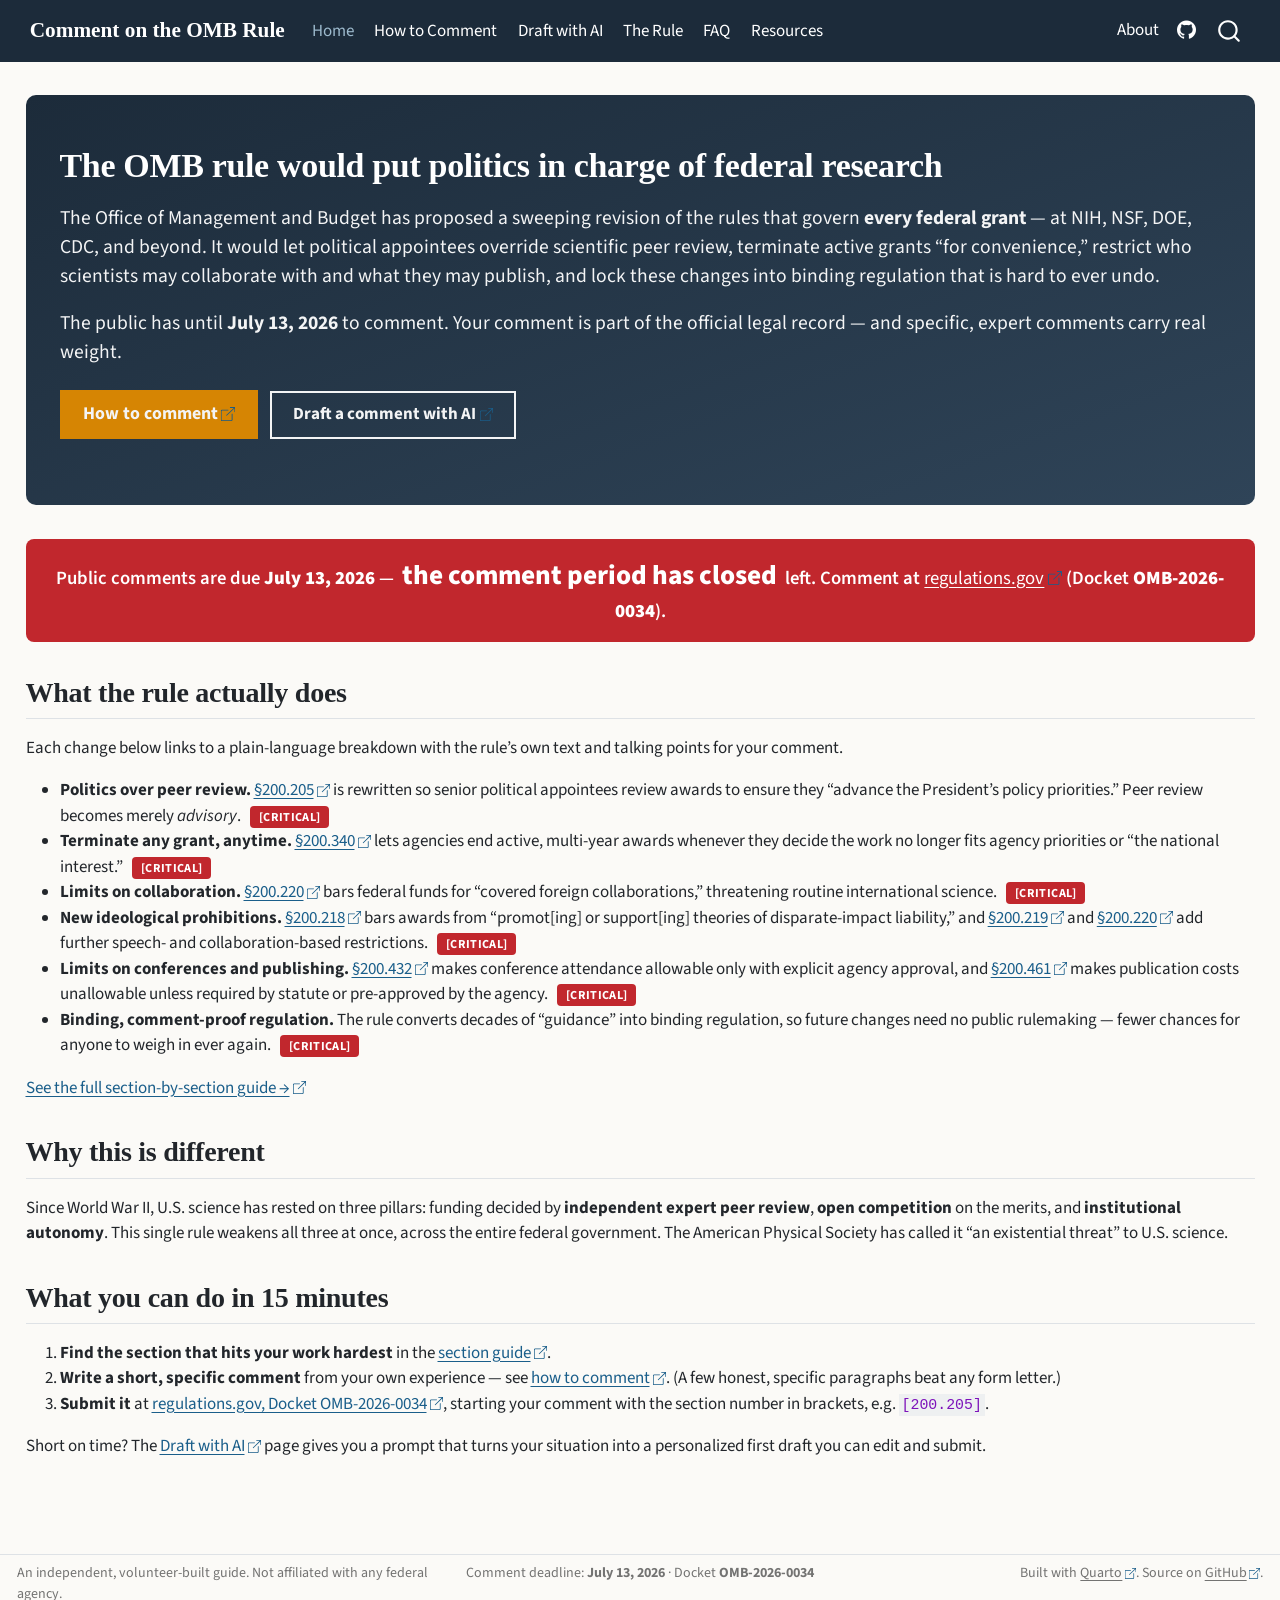
==== index.html @ feff0e46 "init site" ====
<!DOCTYPE html>
<html xmlns="http://www.w3.org/1999/xhtml" lang="en" xml:lang="en"><head>

<meta charset="utf-8">
<meta name="generator" content="quarto-1.9.38">

<meta name="viewport" content="width=device-width, initial-scale=1.0, user-scalable=yes">

<meta name="description" content="The proposed OMB Regulation for Federal Financial Assistance would put political appointees over peer review and let agencies cancel active grants. Here’s what it changes and how to comment before July 13, 2026.">

<title>Comment on the OMB Rule</title>
<style>
/* Default styles provided by pandoc.
** See https://pandoc.org/MANUAL.html#variables-for-html for config info.
*/
code{white-space: pre-wrap;}
span.smallcaps{font-variant: small-caps;}
div.columns{display: flex; gap: min(4vw, 1.5em);}
div.column{flex: auto; overflow-x: auto;}
div.hanging-indent{margin-left: 1.5em; text-indent: -1.5em;}
ul.task-list{list-style: none;}
ul.task-list li input[type="checkbox"] {
  width: 0.8em;
  margin: 0 0.8em 0.2em -1em; /* quarto-specific, see https://github.com/quarto-dev/quarto-cli/issues/4556 */ 
  vertical-align: middle;
}
</style>


<script src="site_libs/quarto-nav/quarto-nav.js"></script>
<script src="site_libs/clipboard/clipboard.min.js"></script>
<script src="site_libs/quarto-search/autocomplete.umd.js"></script>
<script src="site_libs/quarto-search/fuse.min.js"></script>
<script src="site_libs/quarto-search/quarto-search.js"></script>
<meta name="quarto:offset" content="./">
<script src="site_libs/quarto-html/quarto.js" type="module"></script>
<script src="site_libs/quarto-html/tabsets/tabsets.js" type="module"></script>
<script src="site_libs/quarto-html/popper.min.js"></script>
<script src="site_libs/quarto-html/tippy.umd.min.js"></script>
<script src="site_libs/quarto-html/anchor.min.js"></script>
<link href="site_libs/quarto-html/tippy.css" rel="stylesheet">
<link href="site_libs/quarto-html/quarto-syntax-highlighting-15634bcf2e68342d4ad2dfa704d543f6.css" rel="stylesheet" id="quarto-text-highlighting-styles">
<script src="site_libs/bootstrap/bootstrap.min.js"></script>
<link href="site_libs/bootstrap/bootstrap-icons.css" rel="stylesheet">
<link href="site_libs/bootstrap/bootstrap-7d897bfd3618415c3339f5ce593b96db.min.css" rel="stylesheet" append-hash="true" id="quarto-bootstrap" data-mode="light">
<script id="quarto-search-options" type="application/json">{
  "location": "navbar",
  "copy-button": false,
  "collapse-after": 3,
  "panel-placement": "end",
  "type": "overlay",
  "limit": 50,
  "keyboard-shortcut": [
    "f",
    "/",
    "s"
  ],
  "language": {
    "search-no-results-text": "No results",
    "search-matching-documents-text": "matching documents",
    "search-copy-link-title": "Copy link to search",
    "search-hide-matches-text": "Hide additional matches",
    "search-more-match-text": "more match in this document",
    "search-more-matches-text": "more matches in this document",
    "search-clear-button-title": "Clear",
    "search-text-placeholder": "",
    "search-detached-cancel-button-title": "Cancel",
    "search-submit-button-title": "Submit",
    "search-label": "Search"
  }
}</script>
<meta name="robots" content="index, follow">


<meta property="og:title" content="Comment on the OMB Rule">
<meta property="og:description" content="The proposed OMB Regulation for Federal Financial Assistance would put political appointees over peer review and let agencies cancel active grants. Here’s what it changes and how to comment before July 13, 2026.">
<meta property="og:site_name" content="Comment on the OMB Rule">
<meta name="twitter:title" content="Comment on the OMB Rule">
<meta name="twitter:description" content="The proposed OMB Regulation for Federal Financial Assistance would put political appointees over peer review and let agencies cancel active grants. Here’s what it changes and how to comment before July 13, 2026.">
<meta name="twitter:card" content="summary">
</head>

<body class="nav-fixed quarto-light">

<div id="quarto-search-results"></div>
  <header id="quarto-header" class="headroom fixed-top">
    <nav class="navbar navbar-expand-lg " data-bs-theme="dark">
      <div class="navbar-container container-fluid">
      <div class="navbar-brand-container mx-auto">
    <a class="navbar-brand" href="./index.html">
    <span class="navbar-title">Comment on the OMB Rule</span>
    </a>
  </div>
            <div id="quarto-search" class="" title="Search"></div>
          <button class="navbar-toggler" type="button" data-bs-toggle="collapse" data-bs-target="#navbarCollapse" aria-controls="navbarCollapse" role="menu" aria-expanded="false" aria-label="Toggle navigation" onclick="if (window.quartoToggleHeadroom) { window.quartoToggleHeadroom(); }">
  <span class="navbar-toggler-icon"></span>
</button>
          <div class="collapse navbar-collapse" id="navbarCollapse">
            <ul class="navbar-nav navbar-nav-scroll me-auto">
  <li class="nav-item">
    <a class="nav-link active" href="./index.html" aria-current="page"> 
<span class="menu-text">Home</span></a>
  </li>  
  <li class="nav-item">
    <a class="nav-link" href="./how-to-comment.html"> 
<span class="menu-text">How to Comment</span></a>
  </li>  
  <li class="nav-item">
    <a class="nav-link" href="./draft-with-ai.html"> 
<span class="menu-text">Draft with AI</span></a>
  </li>  
  <li class="nav-item">
    <a class="nav-link" href="./sections/index.html"> 
<span class="menu-text">The Rule</span></a>
  </li>  
  <li class="nav-item">
    <a class="nav-link" href="./faq.html"> 
<span class="menu-text">FAQ</span></a>
  </li>  
  <li class="nav-item">
    <a class="nav-link" href="./resources.html"> 
<span class="menu-text">Resources</span></a>
  </li>  
</ul>
            <ul class="navbar-nav navbar-nav-scroll ms-auto">
  <li class="nav-item">
    <a class="nav-link" href="./about.html"> 
<span class="menu-text">About</span></a>
  </li>  
  <li class="nav-item compact">
    <a class="nav-link" href="https://github.com/"> <i class="bi bi-github" role="img" aria-label="GitHub">
</i> 
<span class="menu-text"></span></a>
  </li>  
</ul>
          </div> <!-- /navcollapse -->
            <div class="quarto-navbar-tools">
</div>
      </div> <!-- /container-fluid -->
    </nav>
</header>
<!-- content -->
<div id="quarto-content" class="quarto-container page-columns page-rows-contents page-layout-full page-navbar">
<!-- sidebar -->
<!-- margin-sidebar -->
    
<!-- main -->
<main class="content column-page" id="quarto-document-content">

<header id="title-block-header" class="quarto-title-block default">
<div class="quarto-title">
<h1 class="title">Comment on the OMB Rule</h1>
</div>

<div>
  <div class="description">
    The proposed OMB Regulation for Federal Financial Assistance would put political appointees over peer review and let agencies cancel active grants. Here’s what it changes and how to comment before July 13, 2026.
  </div>
</div>


<div class="quarto-title-meta column-page">

    
  
    
  </div>
  


</header>


<style>#title-block-header { display: none; }</style>
<section id="the-omb-rule-would-put-politics-in-charge-of-federal-research" class="level1 hero">
<h1>The OMB rule would put politics in charge of federal research</h1>
<p>The Office of Management and Budget has proposed a sweeping revision of the rules that govern <strong>every federal grant</strong> — at NIH, NSF, DOE, CDC, and beyond. It would let political appointees override scientific peer review, terminate active grants “for convenience,” restrict who scientists may collaborate with and what they may publish, and lock these changes into binding regulation that is hard to ever undo.</p>
<p>The public has until <strong>July 13, 2026</strong> to comment. Your comment is part of the official legal record — and specific, expert comments carry real weight.</p>
<p><a href="./how-to-comment.html" class="btn btn-cta">How to comment</a> <a href="./draft-with-ai.html" class="btn btn-cta-outline">Draft a comment with AI</a></p>
</section>
<div class="deadline-box">
  Public comments are due <strong>July 13, 2026</strong> —
  <span class="dday" id="omb-dday">…</span> left.
  Comment at <a href="https://www.regulations.gov/docket/OMB-2026-0034" target="_blank" rel="noopener">regulations.gov</a>
  (Docket <strong>OMB-2026-0034</strong>).
</div>
<script>
  (function () {
    var deadline = new Date("2026-07-13T23:59:59-04:00");
    var el = document.getElementById("omb-dday");
    if (!el) return;
    var now = new Date();
    var days = Math.ceil((deadline - now) / (1000 * 60 * 60 * 24));
    if (days > 1)       el.textContent = days + " days";
    else if (days === 1) el.textContent = "1 day";
    else if (days === 0) el.textContent = "today is the last day";
    else { el.textContent = "the comment period has closed"; }
  })();
</script>
<section id="what-the-rule-actually-does" class="level2">
<h2 class="anchored" data-anchor-id="what-the-rule-actually-does">What the rule actually does</h2>
<p>Each change below links to a plain-language breakdown with the rule’s own text and talking points for your comment.</p>
<ul>
<li><strong>Politics over peer review.</strong> <a href="./sections/index.html#s200-205">§200.205</a> is rewritten so senior political appointees review awards to ensure they “advance the President’s policy priorities.” Peer review becomes merely <em>advisory</em>. <span class="tier tier-critical">[critical]</span></li>
<li><strong>Terminate any grant, anytime.</strong> <a href="./sections/index.html#s200-340">§200.340</a> lets agencies end active, multi-year awards whenever they decide the work no longer fits agency priorities or “the national interest.” <span class="tier tier-critical">[critical]</span></li>
<li><strong>Limits on collaboration.</strong> <a href="./sections/index.html#s200-220">§200.220</a> bars federal funds for “covered foreign collaborations,” threatening routine international science. <span class="tier tier-critical">[critical]</span></li>
<li><strong>New ideological prohibitions.</strong> <a href="./sections/index.html#s200-218">§200.218</a> bars awards from “promot[ing] or support[ing] theories of disparate-impact liability,” and <a href="./sections/index.html#s200-219">§200.219</a> and <a href="./sections/index.html#s200-220">§200.220</a> add further speech- and collaboration-based restrictions. <span class="tier tier-critical">[critical]</span></li>
<li><strong>Limits on conferences and publishing.</strong> <a href="./sections/index.html#s200-432">§200.432</a> makes conference attendance allowable only with explicit agency approval, and <a href="./sections/index.html#s200-461">§200.461</a> makes publication costs unallowable unless required by statute or pre-approved by the agency. <span class="tier tier-critical">[critical]</span></li>
<li><strong>Binding, comment-proof regulation.</strong> The rule converts decades of “guidance” into binding regulation, so future changes need no public rulemaking — fewer chances for anyone to weigh in ever again. <span class="tier tier-critical">[critical]</span></li>
</ul>
<p><a href="./sections/index.html">See the full section-by-section guide →</a></p>
</section>
<section id="why-this-is-different" class="level2">
<h2 class="anchored" data-anchor-id="why-this-is-different">Why this is different</h2>
<p>Since World War II, U.S. science has rested on three pillars: funding decided by <strong>independent expert peer review</strong>, <strong>open competition</strong> on the merits, and <strong>institutional autonomy</strong>. This single rule weakens all three at once, across the entire federal government. The American Physical Society has called it “an existential threat” to U.S. science.</p>
</section>
<section id="what-you-can-do-in-15-minutes" class="level2">
<h2 class="anchored" data-anchor-id="what-you-can-do-in-15-minutes">What you can do in 15 minutes</h2>
<ol type="1">
<li><strong>Find the section that hits your work hardest</strong> in the <a href="./sections/index.html">section guide</a>.</li>
<li><strong>Write a short, specific comment</strong> from your own experience — see <a href="./how-to-comment.html">how to comment</a>. (A few honest, specific paragraphs beat any form letter.)</li>
<li><strong>Submit it</strong> at <a href="https://www.regulations.gov/docket/OMB-2026-0034">regulations.gov, Docket OMB-2026-0034</a>, starting your comment with the section number in brackets, e.g.&nbsp;<code>[200.205]</code>.</li>
</ol>
<p>Short on time? The <a href="./draft-with-ai.html">Draft with AI</a> page gives you a prompt that turns your situation into a personalized first draft you can edit and submit.</p>


</section>

</main> <!-- /main -->
<script id="quarto-html-after-body" type="application/javascript">
  window.document.addEventListener("DOMContentLoaded", function (event) {
    const icon = "";
    const anchorJS = new window.AnchorJS();
    anchorJS.options = {
      placement: 'right',
      icon: icon
    };
    anchorJS.add('.anchored');
    const isCodeAnnotation = (el) => {
      for (const clz of el.classList) {
        if (clz.startsWith('code-annotation-')) {                     
          return true;
        }
      }
      return false;
    }
    const onCopySuccess = function(e) {
      // button target
      const button = e.trigger;
      // don't keep focus
      button.blur();
      // flash "checked"
      button.classList.add('code-copy-button-checked');
      var currentTitle = button.getAttribute("title");
      button.setAttribute("title", "Copied!");
      let tooltip;
      if (window.bootstrap) {
        button.setAttribute("data-bs-toggle", "tooltip");
        button.setAttribute("data-bs-placement", "left");
        button.setAttribute("data-bs-title", "Copied!");
        tooltip = new bootstrap.Tooltip(button, 
          { trigger: "manual", 
            customClass: "code-copy-button-tooltip",
            offset: [0, -8]});
        tooltip.show();    
      }
      setTimeout(function() {
        if (tooltip) {
          tooltip.hide();
          button.removeAttribute("data-bs-title");
          button.removeAttribute("data-bs-toggle");
          button.removeAttribute("data-bs-placement");
        }
        button.setAttribute("title", currentTitle);
        button.classList.remove('code-copy-button-checked');
      }, 1000);
      // clear code selection
      e.clearSelection();
    }
    const getTextToCopy = function(trigger) {
      const outerScaffold = trigger.parentElement.cloneNode(true);
      const codeEl = outerScaffold.querySelector('code');
      for (const childEl of codeEl.children) {
        if (isCodeAnnotation(childEl)) {
          childEl.remove();
        }
      }
      return codeEl.innerText;
    }
    const clipboard = new window.ClipboardJS('.code-copy-button:not([data-in-quarto-modal])', {
      text: getTextToCopy
    });
    clipboard.on('success', onCopySuccess);
    if (window.document.getElementById('quarto-embedded-source-code-modal')) {
      const clipboardModal = new window.ClipboardJS('.code-copy-button[data-in-quarto-modal]', {
        text: getTextToCopy,
        container: window.document.getElementById('quarto-embedded-source-code-modal')
      });
      clipboardModal.on('success', onCopySuccess);
    }
      var localhostRegex = new RegExp(/^(?:http|https):\/\/localhost\:?[0-9]*\//);
      var mailtoRegex = new RegExp(/^mailto:/);
        var filterRegex = new RegExp("https:\/\/example\.org");
      var isInternal = (href) => {
          return filterRegex.test(href) || localhostRegex.test(href) || mailtoRegex.test(href);
      }
      // Inspect non-navigation links and adorn them if external
     var links = window.document.querySelectorAll('a[href]:not(.nav-link):not(.navbar-brand):not(.toc-action):not(.sidebar-link):not(.sidebar-item-toggle):not(.pagination-link):not(.no-external):not([aria-hidden]):not(.dropdown-item):not(.quarto-navigation-tool):not(.about-link)');
      for (var i=0; i<links.length; i++) {
        const link = links[i];
        if (!isInternal(link.href)) {
          // undo the damage that might have been done by quarto-nav.js in the case of
          // links that we want to consider external
          if (link.dataset.originalHref !== undefined) {
            link.href = link.dataset.originalHref;
          }
            // target, if specified
            link.setAttribute("target", "_blank");
            if (link.getAttribute("rel") === null) {
              link.setAttribute("rel", "noopener");
            }
            // default icon
            link.classList.add("external");
        }
      }
    function tippyHover(el, contentFn, onTriggerFn, onUntriggerFn) {
      const config = {
        allowHTML: true,
        maxWidth: 500,
        delay: 100,
        arrow: false,
        appendTo: function(el) {
            return el.parentElement;
        },
        interactive: true,
        interactiveBorder: 10,
        theme: 'quarto',
        placement: 'bottom-start',
      };
      if (contentFn) {
        config.content = contentFn;
      }
      if (onTriggerFn) {
        config.onTrigger = onTriggerFn;
      }
      if (onUntriggerFn) {
        config.onUntrigger = onUntriggerFn;
      }
      window.tippy(el, config); 
    }
    const noterefs = window.document.querySelectorAll('a[role="doc-noteref"]');
    for (var i=0; i<noterefs.length; i++) {
      const ref = noterefs[i];
      tippyHover(ref, function() {
        // use id or data attribute instead here
        let href = ref.getAttribute('data-footnote-href') || ref.getAttribute('href');
        try { href = new URL(href).hash; } catch {}
        const id = href.replace(/^#\/?/, "");
        const note = window.document.getElementById(id);
        if (note) {
          return note.innerHTML;
        } else {
          return "";
        }
      });
    }
    const xrefs = window.document.querySelectorAll('a.quarto-xref');
    const processXRef = (id, note) => {
      // Strip column container classes
      const stripColumnClz = (el) => {
        el.classList.remove("page-full", "page-columns");
        if (el.children) {
          for (const child of el.children) {
            stripColumnClz(child);
          }
        }
      }
      stripColumnClz(note)
      if (id === null || id.startsWith('sec-')) {
        // Special case sections, only their first couple elements
        const container = document.createElement("div");
        if (note.children && note.children.length > 2) {
          container.appendChild(note.children[0].cloneNode(true));
          for (let i = 1; i < note.children.length; i++) {
            const child = note.children[i];
            if (child.tagName === "P" && child.innerText === "") {
              continue;
            } else {
              container.appendChild(child.cloneNode(true));
              break;
            }
          }
          if (window.Quarto?.typesetMath) {
            window.Quarto.typesetMath(container);
          }
          return container.innerHTML
        } else {
          if (window.Quarto?.typesetMath) {
            window.Quarto.typesetMath(note);
          }
          return note.innerHTML;
        }
      } else {
        // Remove any anchor links if they are present
        const anchorLink = note.querySelector('a.anchorjs-link');
        if (anchorLink) {
          anchorLink.remove();
        }
        if (window.Quarto?.typesetMath) {
          window.Quarto.typesetMath(note);
        }
        if (note.classList.contains("callout")) {
          return note.outerHTML;
        } else {
          return note.innerHTML;
        }
      }
    }
    for (var i=0; i<xrefs.length; i++) {
      const xref = xrefs[i];
      tippyHover(xref, undefined, function(instance) {
        instance.disable();
        let url = xref.getAttribute('href');
        let hash = undefined; 
        if (url.startsWith('#')) {
          hash = url;
        } else {
          try { hash = new URL(url).hash; } catch {}
        }
        if (hash) {
          const id = hash.replace(/^#\/?/, "");
          const note = window.document.getElementById(id);
          if (note !== null) {
            try {
              const html = processXRef(id, note.cloneNode(true));
              instance.setContent(html);
            } finally {
              instance.enable();
              instance.show();
            }
          } else {
            // See if we can fetch this
            fetch(url.split('#')[0])
            .then(res => res.text())
            .then(html => {
              const parser = new DOMParser();
              const htmlDoc = parser.parseFromString(html, "text/html");
              const note = htmlDoc.getElementById(id);
              if (note !== null) {
                const html = processXRef(id, note);
                instance.setContent(html);
              } 
            }).finally(() => {
              instance.enable();
              instance.show();
            });
          }
        } else {
          // See if we can fetch a full url (with no hash to target)
          // This is a special case and we should probably do some content thinning / targeting
          fetch(url)
          .then(res => res.text())
          .then(html => {
            const parser = new DOMParser();
            const htmlDoc = parser.parseFromString(html, "text/html");
            const note = htmlDoc.querySelector('main.content');
            if (note !== null) {
              // This should only happen for chapter cross references
              // (since there is no id in the URL)
              // remove the first header
              if (note.children.length > 0 && note.children[0].tagName === "HEADER") {
                note.children[0].remove();
              }
              const html = processXRef(null, note);
              instance.setContent(html);
            } 
          }).finally(() => {
            instance.enable();
            instance.show();
          });
        }
      }, function(instance) {
      });
    }
        let selectedAnnoteEl;
        const selectorForAnnotation = ( cell, annotation) => {
          let cellAttr = 'data-code-cell="' + cell + '"';
          let lineAttr = 'data-code-annotation="' +  annotation + '"';
          const selector = 'span[' + cellAttr + '][' + lineAttr + ']';
          return selector;
        }
        const selectCodeLines = (annoteEl) => {
          const doc = window.document;
          const targetCell = annoteEl.getAttribute("data-target-cell");
          const targetAnnotation = annoteEl.getAttribute("data-target-annotation");
          const annoteSpan = window.document.querySelector(selectorForAnnotation(targetCell, targetAnnotation));
          const lines = annoteSpan.getAttribute("data-code-lines").split(",");
          const lineIds = lines.map((line) => {
            return targetCell + "-" + line;
          })
          let top = null;
          let height = null;
          let parent = null;
          if (lineIds.length > 0) {
              //compute the position of the single el (top and bottom and make a div)
              const el = window.document.getElementById(lineIds[0]);
              top = el.offsetTop;
              height = el.offsetHeight;
              parent = el.parentElement.parentElement;
            if (lineIds.length > 1) {
              const lastEl = window.document.getElementById(lineIds[lineIds.length - 1]);
              const bottom = lastEl.offsetTop + lastEl.offsetHeight;
              height = bottom - top;
            }
            if (top !== null && height !== null && parent !== null) {
              // cook up a div (if necessary) and position it 
              let div = window.document.getElementById("code-annotation-line-highlight");
              if (div === null) {
                div = window.document.createElement("div");
                div.setAttribute("id", "code-annotation-line-highlight");
                div.style.position = 'absolute';
                parent.appendChild(div);
              }
              div.style.top = top - 2 + "px";
              div.style.height = height + 4 + "px";
              div.style.left = 0;
              let gutterDiv = window.document.getElementById("code-annotation-line-highlight-gutter");
              if (gutterDiv === null) {
                gutterDiv = window.document.createElement("div");
                gutterDiv.setAttribute("id", "code-annotation-line-highlight-gutter");
                gutterDiv.style.position = 'absolute';
                const codeCell = window.document.getElementById(targetCell);
                const gutter = codeCell.querySelector('.code-annotation-gutter');
                gutter.appendChild(gutterDiv);
              }
              gutterDiv.style.top = top - 2 + "px";
              gutterDiv.style.height = height + 4 + "px";
            }
            selectedAnnoteEl = annoteEl;
          }
        };
        const unselectCodeLines = () => {
          const elementsIds = ["code-annotation-line-highlight", "code-annotation-line-highlight-gutter"];
          elementsIds.forEach((elId) => {
            const div = window.document.getElementById(elId);
            if (div) {
              div.remove();
            }
          });
          selectedAnnoteEl = undefined;
        };
          // Handle positioning of the toggle
      window.addEventListener(
        "resize",
        throttle(() => {
          elRect = undefined;
          if (selectedAnnoteEl) {
            selectCodeLines(selectedAnnoteEl);
          }
        }, 10)
      );
      function throttle(fn, ms) {
      let throttle = false;
      let timer;
        return (...args) => {
          if(!throttle) { // first call gets through
              fn.apply(this, args);
              throttle = true;
          } else { // all the others get throttled
              if(timer) clearTimeout(timer); // cancel #2
              timer = setTimeout(() => {
                fn.apply(this, args);
                timer = throttle = false;
              }, ms);
          }
        };
      }
        // Attach click handler to the DT
        const annoteDls = window.document.querySelectorAll('dt[data-target-cell]');
        for (const annoteDlNode of annoteDls) {
          annoteDlNode.addEventListener('click', (event) => {
            const clickedEl = event.target;
            if (clickedEl !== selectedAnnoteEl) {
              unselectCodeLines();
              const activeEl = window.document.querySelector('dt[data-target-cell].code-annotation-active');
              if (activeEl) {
                activeEl.classList.remove('code-annotation-active');
              }
              selectCodeLines(clickedEl);
              clickedEl.classList.add('code-annotation-active');
            } else {
              // Unselect the line
              unselectCodeLines();
              clickedEl.classList.remove('code-annotation-active');
            }
          });
        }
    const findCites = (el) => {
      const parentEl = el.parentElement;
      if (parentEl) {
        const cites = parentEl.dataset.cites;
        if (cites) {
          return {
            el,
            cites: cites.split(' ')
          };
        } else {
          return findCites(el.parentElement)
        }
      } else {
        return undefined;
      }
    };
    var bibliorefs = window.document.querySelectorAll('a[role="doc-biblioref"]');
    for (var i=0; i<bibliorefs.length; i++) {
      const ref = bibliorefs[i];
      const citeInfo = findCites(ref);
      if (citeInfo) {
        tippyHover(citeInfo.el, function() {
          var popup = window.document.createElement('div');
          citeInfo.cites.forEach(function(cite) {
            var citeDiv = window.document.createElement('div');
            citeDiv.classList.add('hanging-indent');
            citeDiv.classList.add('csl-entry');
            var biblioDiv = window.document.getElementById('ref-' + cite);
            if (biblioDiv) {
              citeDiv.innerHTML = biblioDiv.innerHTML;
            }
            popup.appendChild(citeDiv);
          });
          return popup.innerHTML;
        });
      }
    }
  });
  </script>
</div> <!-- /content -->
<footer class="footer">
  <div class="nav-footer">
    <div class="nav-footer-left">
<p>An independent, volunteer-built guide. Not affiliated with any federal agency.</p>
</div>   
    <div class="nav-footer-center">
<p>Comment deadline: <strong>July 13, 2026</strong> · Docket <strong>OMB-2026-0034</strong></p>
</div>
    <div class="nav-footer-right">
<p>Built with <a href="https://quarto.org">Quarto</a>. Source on <a href="https://github.com/">GitHub</a>.</p>
</div>
  </div>
</footer>




</body></html>
---- site_libs/quarto-html/tippy.css ----
.tippy-box[data-animation=fade][data-state=hidden]{opacity:0}[data-tippy-root]{max-width:calc(100vw - 10px)}.tippy-box{position:relative;background-color:#333;color:#fff;border-radius:4px;font-size:14px;line-height:1.4;white-space:normal;outline:0;transition-property:transform,visibility,opacity}.tippy-box[data-placement^=top]>.tippy-arrow{bottom:0}.tippy-box[data-placement^=top]>.tippy-arrow:before{bottom:-7px;left:0;border-width:8px 8px 0;border-top-color:initial;transform-origin:center top}.tippy-box[data-placement^=bottom]>.tippy-arrow{top:0}.tippy-box[data-placement^=bottom]>.tippy-arrow:before{top:-7px;left:0;border-width:0 8px 8px;border-bottom-color:initial;transform-origin:center bottom}.tippy-box[data-placement^=left]>.tippy-arrow{right:0}.tippy-box[data-placement^=left]>.tippy-arrow:before{border-width:8px 0 8px 8px;border-left-color:initial;right:-7px;transform-origin:center left}.tippy-box[data-placement^=right]>.tippy-arrow{left:0}.tippy-box[data-placement^=right]>.tippy-arrow:before{left:-7px;border-width:8px 8px 8px 0;border-right-color:initial;transform-origin:center right}.tippy-box[data-inertia][data-state=visible]{transition-timing-function:cubic-bezier(.54,1.5,.38,1.11)}.tippy-arrow{width:16px;height:16px;color:#333}.tippy-arrow:before{content:"";position:absolute;border-color:transparent;border-style:solid}.tippy-content{position:relative;padding:5px 9px;z-index:1}
---- site_libs/quarto-html/quarto-syntax-highlighting-15634bcf2e68342d4ad2dfa704d543f6.css ----
/* quarto syntax highlight colors */
:root {
  --quarto-hl-ot-color: #003B4F;
  --quarto-hl-at-color: #657422;
  --quarto-hl-ss-color: #20794D;
  --quarto-hl-an-color: #5E5E5E;
  --quarto-hl-fu-color: #4758AB;
  --quarto-hl-st-color: #20794D;
  --quarto-hl-cf-color: #003B4F;
  --quarto-hl-op-color: #5E5E5E;
  --quarto-hl-er-color: #AD0000;
  --quarto-hl-bn-color: #AD0000;
  --quarto-hl-al-color: #AD0000;
  --quarto-hl-va-color: #111111;
  --quarto-hl-bu-color: inherit;
  --quarto-hl-ex-color: inherit;
  --quarto-hl-pp-color: #AD0000;
  --quarto-hl-in-color: #5E5E5E;
  --quarto-hl-vs-color: #20794D;
  --quarto-hl-wa-color: #5E5E5E;
  --quarto-hl-do-color: #5E5E5E;
  --quarto-hl-im-color: #00769E;
  --quarto-hl-ch-color: #20794D;
  --quarto-hl-dt-color: #AD0000;
  --quarto-hl-fl-color: #AD0000;
  --quarto-hl-co-color: #5E5E5E;
  --quarto-hl-cv-color: #5E5E5E;
  --quarto-hl-cn-color: #8f5902;
  --quarto-hl-sc-color: #5E5E5E;
  --quarto-hl-dv-color: #AD0000;
  --quarto-hl-kw-color: #003B4F;
}

/* other quarto variables */
:root {
  --quarto-font-monospace: SFMono-Regular, Menlo, Monaco, Consolas, "Liberation Mono", "Courier New", monospace;
}

/* syntax highlight based on Pandoc's rules */
pre > code.sourceCode > span {
  color: #003B4F;
}

code.sourceCode > span {
  color: #003B4F;
}

div.sourceCode,
div.sourceCode pre.sourceCode {
  color: #003B4F;
}

/* Normal */
code span {
  color: #003B4F;
}

/* Alert */
code span.al {
  color: #AD0000;
  font-style: inherit;
}

/* Annotation */
code span.an {
  color: #5E5E5E;
  font-style: inherit;
}

/* Attribute */
code span.at {
  color: #657422;
  font-style: inherit;
}

/* BaseN */
code span.bn {
  color: #AD0000;
  font-style: inherit;
}

/* BuiltIn */
code span.bu {
  font-style: inherit;
}

/* ControlFlow */
code span.cf {
  color: #003B4F;
  font-weight: bold;
  font-style: inherit;
}

/* Char */
code span.ch {
  color: #20794D;
  font-style: inherit;
}

/* Constant */
code span.cn {
  color: #8f5902;
  font-style: inherit;
}

/* Comment */
code span.co {
  color: #5E5E5E;
  font-style: inherit;
}

/* CommentVar */
code span.cv {
  color: #5E5E5E;
  font-style: italic;
}

/* Documentation */
code span.do {
  color: #5E5E5E;
  font-style: italic;
}

/* DataType */
code span.dt {
  color: #AD0000;
  font-style: inherit;
}

/* DecVal */
code span.dv {
  color: #AD0000;
  font-style: inherit;
}

/* Error */
code span.er {
  color: #AD0000;
  font-style: inherit;
}

/* Extension */
code span.ex {
  font-style: inherit;
}

/* Float */
code span.fl {
  color: #AD0000;
  font-style: inherit;
}

/* Function */
code span.fu {
  color: #4758AB;
  font-style: inherit;
}

/* Import */
code span.im {
  color: #00769E;
  font-style: inherit;
}

/* Information */
code span.in {
  color: #5E5E5E;
  font-style: inherit;
}

/* Keyword */
code span.kw {
  color: #003B4F;
  font-weight: bold;
  font-style: inherit;
}

/* Operator */
code span.op {
  color: #5E5E5E;
  font-style: inherit;
}

/* Other */
code span.ot {
  color: #003B4F;
  font-style: inherit;
}

/* Preprocessor */
code span.pp {
  color: #AD0000;
  font-style: inherit;
}

/* SpecialChar */
code span.sc {
  color: #5E5E5E;
  font-style: inherit;
}

/* SpecialString */
code span.ss {
  color: #20794D;
  font-style: inherit;
}

/* String */
code span.st {
  color: #20794D;
  font-style: inherit;
}

/* Variable */
code span.va {
  color: #111111;
  font-style: inherit;
}

/* VerbatimString */
code span.vs {
  color: #20794D;
  font-style: inherit;
}

/* Warning */
code span.wa {
  color: #5E5E5E;
  font-style: italic;
}

.prevent-inlining {
  content: "</";
}

/*# sourceMappingURL=f23921c56f73e400b49028c9186a1aa0.css.map */
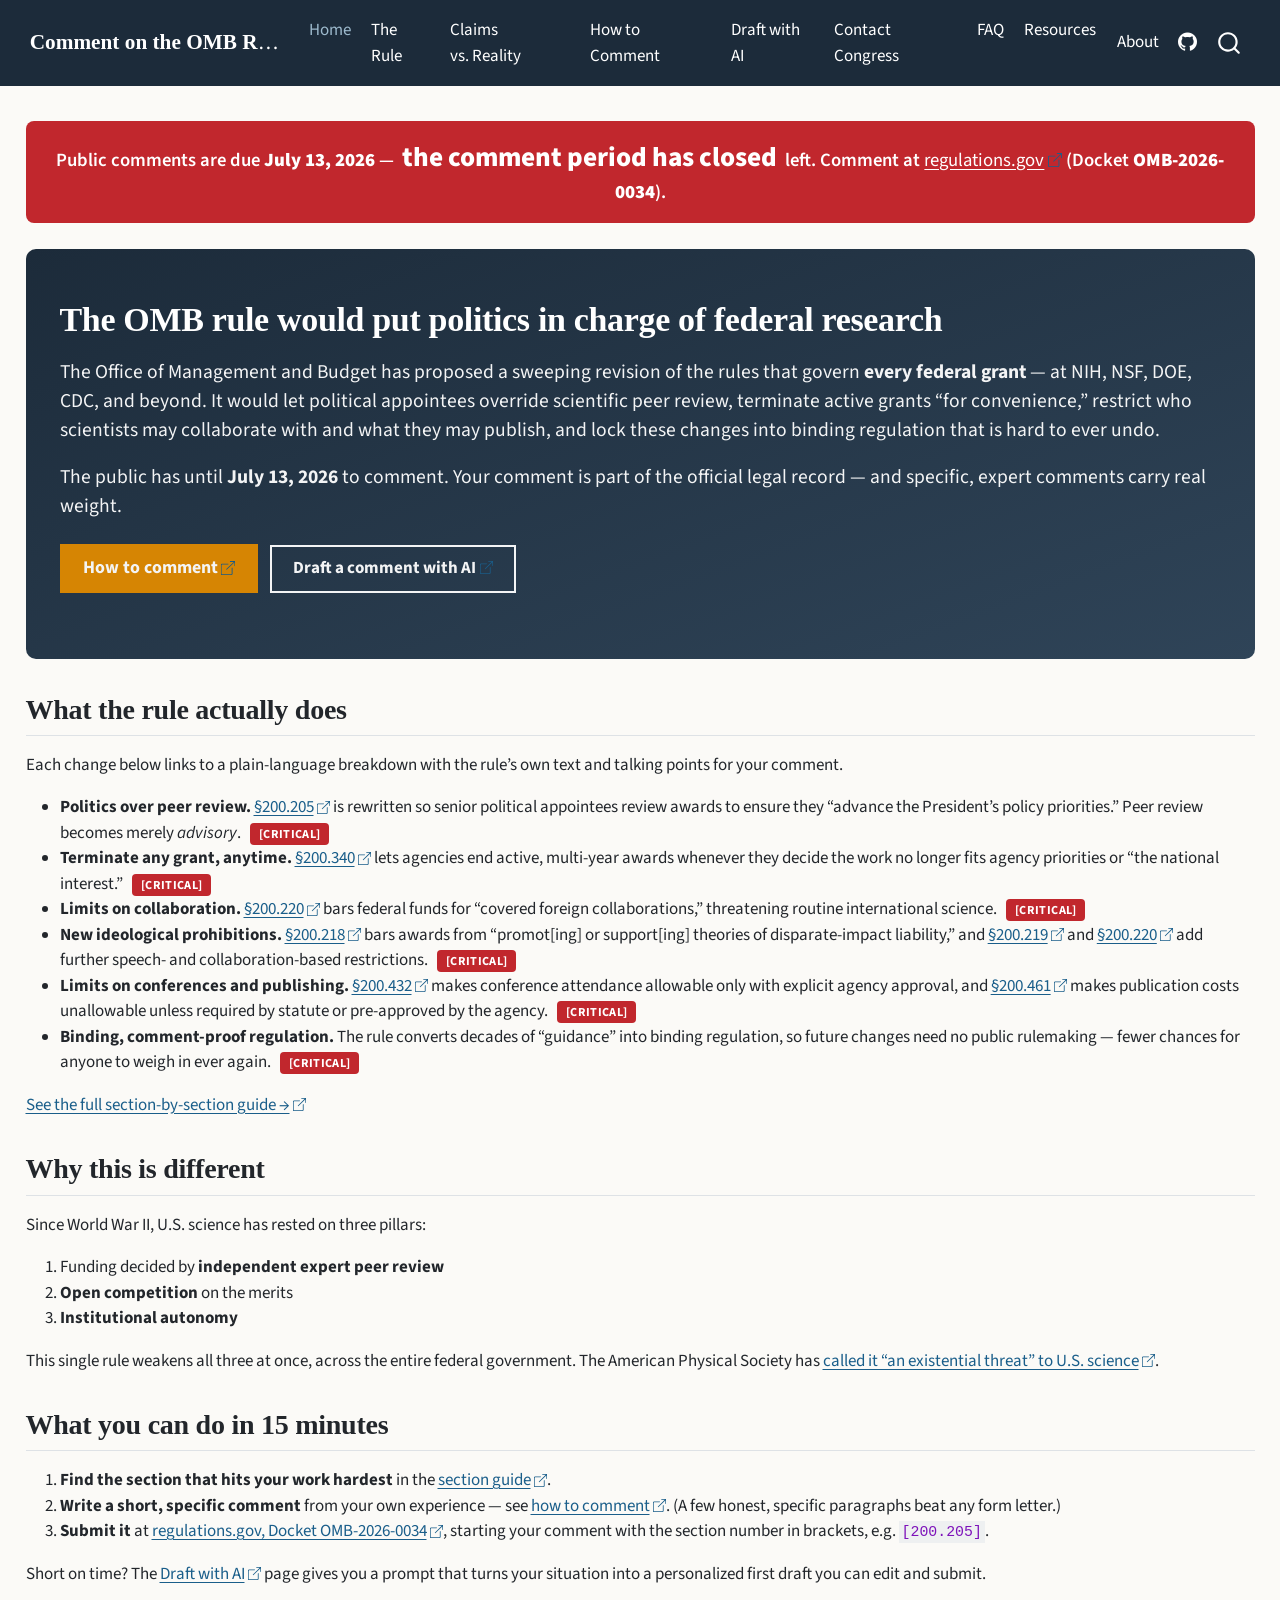
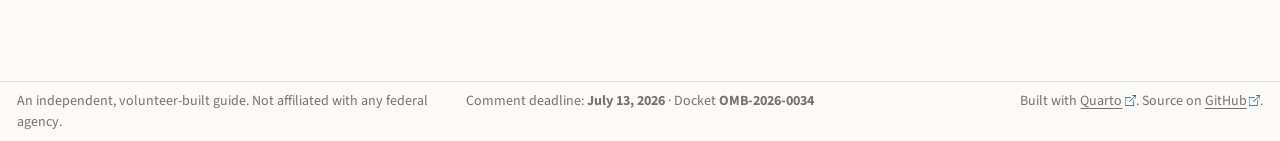
==== commit f5f03f99: "Built site for gh-pages" ====
--- a/index.html
+++ b/index.html
@@ -42,7 +42,7 @@
 <link href="site_libs/quarto-html/quarto-syntax-highlighting-15634bcf2e68342d4ad2dfa704d543f6.css" rel="stylesheet" id="quarto-text-highlighting-styles">
 <script src="site_libs/bootstrap/bootstrap.min.js"></script>
 <link href="site_libs/bootstrap/bootstrap-icons.css" rel="stylesheet">
-<link href="site_libs/bootstrap/bootstrap-7d897bfd3618415c3339f5ce593b96db.min.css" rel="stylesheet" append-hash="true" id="quarto-bootstrap" data-mode="light">
+<link href="site_libs/bootstrap/bootstrap-4b3c97df59832b22fe5f3f7a0e84fb14.min.css" rel="stylesheet" append-hash="true" id="quarto-bootstrap" data-mode="light">
 <script id="quarto-search-options" type="application/json">{
   "location": "navbar",
   "copy-button": false,
@@ -102,6 +102,14 @@
 <span class="menu-text">Home</span></a>
   </li>  
   <li class="nav-item">
+    <a class="nav-link" href="./the-rule.html"> 
+<span class="menu-text">The Rule</span></a>
+  </li>  
+  <li class="nav-item">
+    <a class="nav-link" href="./claims-vs-reality.html"> 
+<span class="menu-text">Claims vs.&nbsp;Reality</span></a>
+  </li>  
+  <li class="nav-item">
     <a class="nav-link" href="./how-to-comment.html"> 
 <span class="menu-text">How to Comment</span></a>
   </li>  
@@ -110,8 +118,8 @@
 <span class="menu-text">Draft with AI</span></a>
   </li>  
   <li class="nav-item">
-    <a class="nav-link" href="./sections/index.html"> 
-<span class="menu-text">The Rule</span></a>
+    <a class="nav-link" href="./contact-congress.html"> 
+<span class="menu-text">Contact Congress</span></a>
   </li>  
   <li class="nav-item">
     <a class="nav-link" href="./faq.html"> 
@@ -128,7 +136,7 @@
 <span class="menu-text">About</span></a>
   </li>  
   <li class="nav-item compact">
-    <a class="nav-link" href="https://github.com/"> <i class="bi bi-github" role="img" aria-label="GitHub">
+    <a class="nav-link" href="https://github.com/jhelvy/defendfederalresearch"> <i class="bi bi-github" role="img" aria-label="GitHub">
 </i> 
 <span class="menu-text"></span></a>
   </li>  
@@ -172,16 +180,10 @@
 
 
 <style>#title-block-header { display: none; }</style>
-<section id="the-omb-rule-would-put-politics-in-charge-of-federal-research" class="level1 hero">
-<h1>The OMB rule would put politics in charge of federal research</h1>
-<p>The Office of Management and Budget has proposed a sweeping revision of the rules that govern <strong>every federal grant</strong> — at NIH, NSF, DOE, CDC, and beyond. It would let political appointees override scientific peer review, terminate active grants “for convenience,” restrict who scientists may collaborate with and what they may publish, and lock these changes into binding regulation that is hard to ever undo.</p>
-<p>The public has until <strong>July 13, 2026</strong> to comment. Your comment is part of the official legal record — and specific, expert comments carry real weight.</p>
-<p><a href="./how-to-comment.html" class="btn btn-cta">How to comment</a> <a href="./draft-with-ai.html" class="btn btn-cta-outline">Draft a comment with AI</a></p>
-</section>
 <div class="deadline-box">
   Public comments are due <strong>July 13, 2026</strong> —
   <span class="dday" id="omb-dday">…</span> left.
-  Comment at <a href="https://www.regulations.gov/docket/OMB-2026-0034" target="_blank" rel="noopener">regulations.gov</a>
+  Comment at <a href="https://www.regulations.gov/docket/OMB-2026-0034">regulations.gov</a>
   (Docket <strong>OMB-2026-0034</strong>).
 </div>
 <script>
@@ -197,27 +199,39 @@
     else { el.textContent = "the comment period has closed"; }
   })();
 </script>
+<section id="the-omb-rule-would-put-politics-in-charge-of-federal-research" class="level1 hero">
+<h1>The OMB rule would put politics in charge of federal research</h1>
+<p>The Office of Management and Budget has proposed a sweeping revision of the rules that govern <strong>every federal grant</strong> — at NIH, NSF, DOE, CDC, and beyond. It would let political appointees override scientific peer review, terminate active grants “for convenience,” restrict who scientists may collaborate with and what they may publish, and lock these changes into binding regulation that is hard to ever undo.</p>
+<p>The public has until <strong>July 13, 2026</strong> to comment. Your comment is part of the official legal record — and specific, expert comments carry real weight.</p>
+<p><a href="./how-to-comment.html" class="btn btn-cta">How to comment</a> <a href="./draft-with-ai.html" class="btn btn-cta-outline">Draft a comment with AI</a></p>
+</section>
 <section id="what-the-rule-actually-does" class="level2">
 <h2 class="anchored" data-anchor-id="what-the-rule-actually-does">What the rule actually does</h2>
 <p>Each change below links to a plain-language breakdown with the rule’s own text and talking points for your comment.</p>
 <ul>
-<li><strong>Politics over peer review.</strong> <a href="./sections/index.html#s200-205">§200.205</a> is rewritten so senior political appointees review awards to ensure they “advance the President’s policy priorities.” Peer review becomes merely <em>advisory</em>. <span class="tier tier-critical">[critical]</span></li>
-<li><strong>Terminate any grant, anytime.</strong> <a href="./sections/index.html#s200-340">§200.340</a> lets agencies end active, multi-year awards whenever they decide the work no longer fits agency priorities or “the national interest.” <span class="tier tier-critical">[critical]</span></li>
-<li><strong>Limits on collaboration.</strong> <a href="./sections/index.html#s200-220">§200.220</a> bars federal funds for “covered foreign collaborations,” threatening routine international science. <span class="tier tier-critical">[critical]</span></li>
-<li><strong>New ideological prohibitions.</strong> <a href="./sections/index.html#s200-218">§200.218</a> bars awards from “promot[ing] or support[ing] theories of disparate-impact liability,” and <a href="./sections/index.html#s200-219">§200.219</a> and <a href="./sections/index.html#s200-220">§200.220</a> add further speech- and collaboration-based restrictions. <span class="tier tier-critical">[critical]</span></li>
-<li><strong>Limits on conferences and publishing.</strong> <a href="./sections/index.html#s200-432">§200.432</a> makes conference attendance allowable only with explicit agency approval, and <a href="./sections/index.html#s200-461">§200.461</a> makes publication costs unallowable unless required by statute or pre-approved by the agency. <span class="tier tier-critical">[critical]</span></li>
+<li><strong>Politics over peer review.</strong> <a href="./the-rule.html#s200-205">§200.205</a> is rewritten so senior political appointees review awards to ensure they “advance the President’s policy priorities.” Peer review becomes merely <em>advisory</em>. <span class="tier tier-critical">[critical]</span></li>
+<li><strong>Terminate any grant, anytime.</strong> <a href="./the-rule.html#s200-340">§200.340</a> lets agencies end active, multi-year awards whenever they decide the work no longer fits agency priorities or “the national interest.” <span class="tier tier-critical">[critical]</span></li>
+<li><strong>Limits on collaboration.</strong> <a href="./the-rule.html#s200-220">§200.220</a> bars federal funds for “covered foreign collaborations,” threatening routine international science. <span class="tier tier-critical">[critical]</span></li>
+<li><strong>New ideological prohibitions.</strong> <a href="./the-rule.html#s200-218">§200.218</a> bars awards from “promot[ing] or support[ing] theories of disparate-impact liability,” and <a href="./the-rule.html#s200-219">§200.219</a> and <a href="./the-rule.html#s200-220">§200.220</a> add further speech- and collaboration-based restrictions. <span class="tier tier-critical">[critical]</span></li>
+<li><strong>Limits on conferences and publishing.</strong> <a href="./the-rule.html#s200-432">§200.432</a> makes conference attendance allowable only with explicit agency approval, and <a href="./the-rule.html#s200-461">§200.461</a> makes publication costs unallowable unless required by statute or pre-approved by the agency. <span class="tier tier-critical">[critical]</span></li>
 <li><strong>Binding, comment-proof regulation.</strong> The rule converts decades of “guidance” into binding regulation, so future changes need no public rulemaking — fewer chances for anyone to weigh in ever again. <span class="tier tier-critical">[critical]</span></li>
 </ul>
-<p><a href="./sections/index.html">See the full section-by-section guide →</a></p>
+<p><a href="./the-rule.html">See the full section-by-section guide →</a></p>
 </section>
 <section id="why-this-is-different" class="level2">
 <h2 class="anchored" data-anchor-id="why-this-is-different">Why this is different</h2>
-<p>Since World War II, U.S. science has rested on three pillars: funding decided by <strong>independent expert peer review</strong>, <strong>open competition</strong> on the merits, and <strong>institutional autonomy</strong>. This single rule weakens all three at once, across the entire federal government. The American Physical Society has called it “an existential threat” to U.S. science.</p>
+<p>Since World War II, U.S. science has rested on three pillars:</p>
+<ol type="1">
+<li>Funding decided by <strong>independent expert peer review</strong></li>
+<li><strong>Open competition</strong> on the merits</li>
+<li><strong>Institutional autonomy</strong></li>
+</ol>
+<p>This single rule weakens all three at once, across the entire federal government. The American Physical Society has <a href="https://www.aps.org/initiatives/advocate-amplify/policy/federal-grants-rule-change">called it “an existential threat” to U.S. science</a>.</p>
 </section>
 <section id="what-you-can-do-in-15-minutes" class="level2">
 <h2 class="anchored" data-anchor-id="what-you-can-do-in-15-minutes">What you can do in 15 minutes</h2>
 <ol type="1">
-<li><strong>Find the section that hits your work hardest</strong> in the <a href="./sections/index.html">section guide</a>.</li>
+<li><strong>Find the section that hits your work hardest</strong> in the <a href="./the-rule.html">section guide</a>.</li>
 <li><strong>Write a short, specific comment</strong> from your own experience — see <a href="./how-to-comment.html">how to comment</a>. (A few honest, specific paragraphs beat any form letter.)</li>
 <li><strong>Submit it</strong> at <a href="https://www.regulations.gov/docket/OMB-2026-0034">regulations.gov, Docket OMB-2026-0034</a>, starting your comment with the section number in brackets, e.g.&nbsp;<code>[200.205]</code>.</li>
 </ol>
@@ -300,7 +314,7 @@
     }
       var localhostRegex = new RegExp(/^(?:http|https):\/\/localhost\:?[0-9]*\//);
       var mailtoRegex = new RegExp(/^mailto:/);
-        var filterRegex = new RegExp("https:\/\/example\.org");
+        var filterRegex = new RegExp("https:\/\/defendfederalresearch\.org");
       var isInternal = (href) => {
           return filterRegex.test(href) || localhostRegex.test(href) || mailtoRegex.test(href);
       }
@@ -314,11 +328,6 @@
           if (link.dataset.originalHref !== undefined) {
             link.href = link.dataset.originalHref;
           }
-            // target, if specified
-            link.setAttribute("target", "_blank");
-            if (link.getAttribute("rel") === null) {
-              link.setAttribute("rel", "noopener");
-            }
             // default icon
             link.classList.add("external");
         }
@@ -644,7 +653,7 @@
 <p>Comment deadline: <strong>July 13, 2026</strong> · Docket <strong>OMB-2026-0034</strong></p>
 </div>
     <div class="nav-footer-right">
-<p>Built with <a href="https://quarto.org">Quarto</a>. Source on <a href="https://github.com/">GitHub</a>.</p>
+<p>Built with <a href="https://quarto.org">Quarto</a>. Source on <a href="https://github.com/jhelvy/defendfederalresearch">GitHub</a>.</p>
 </div>
   </div>
 </footer>
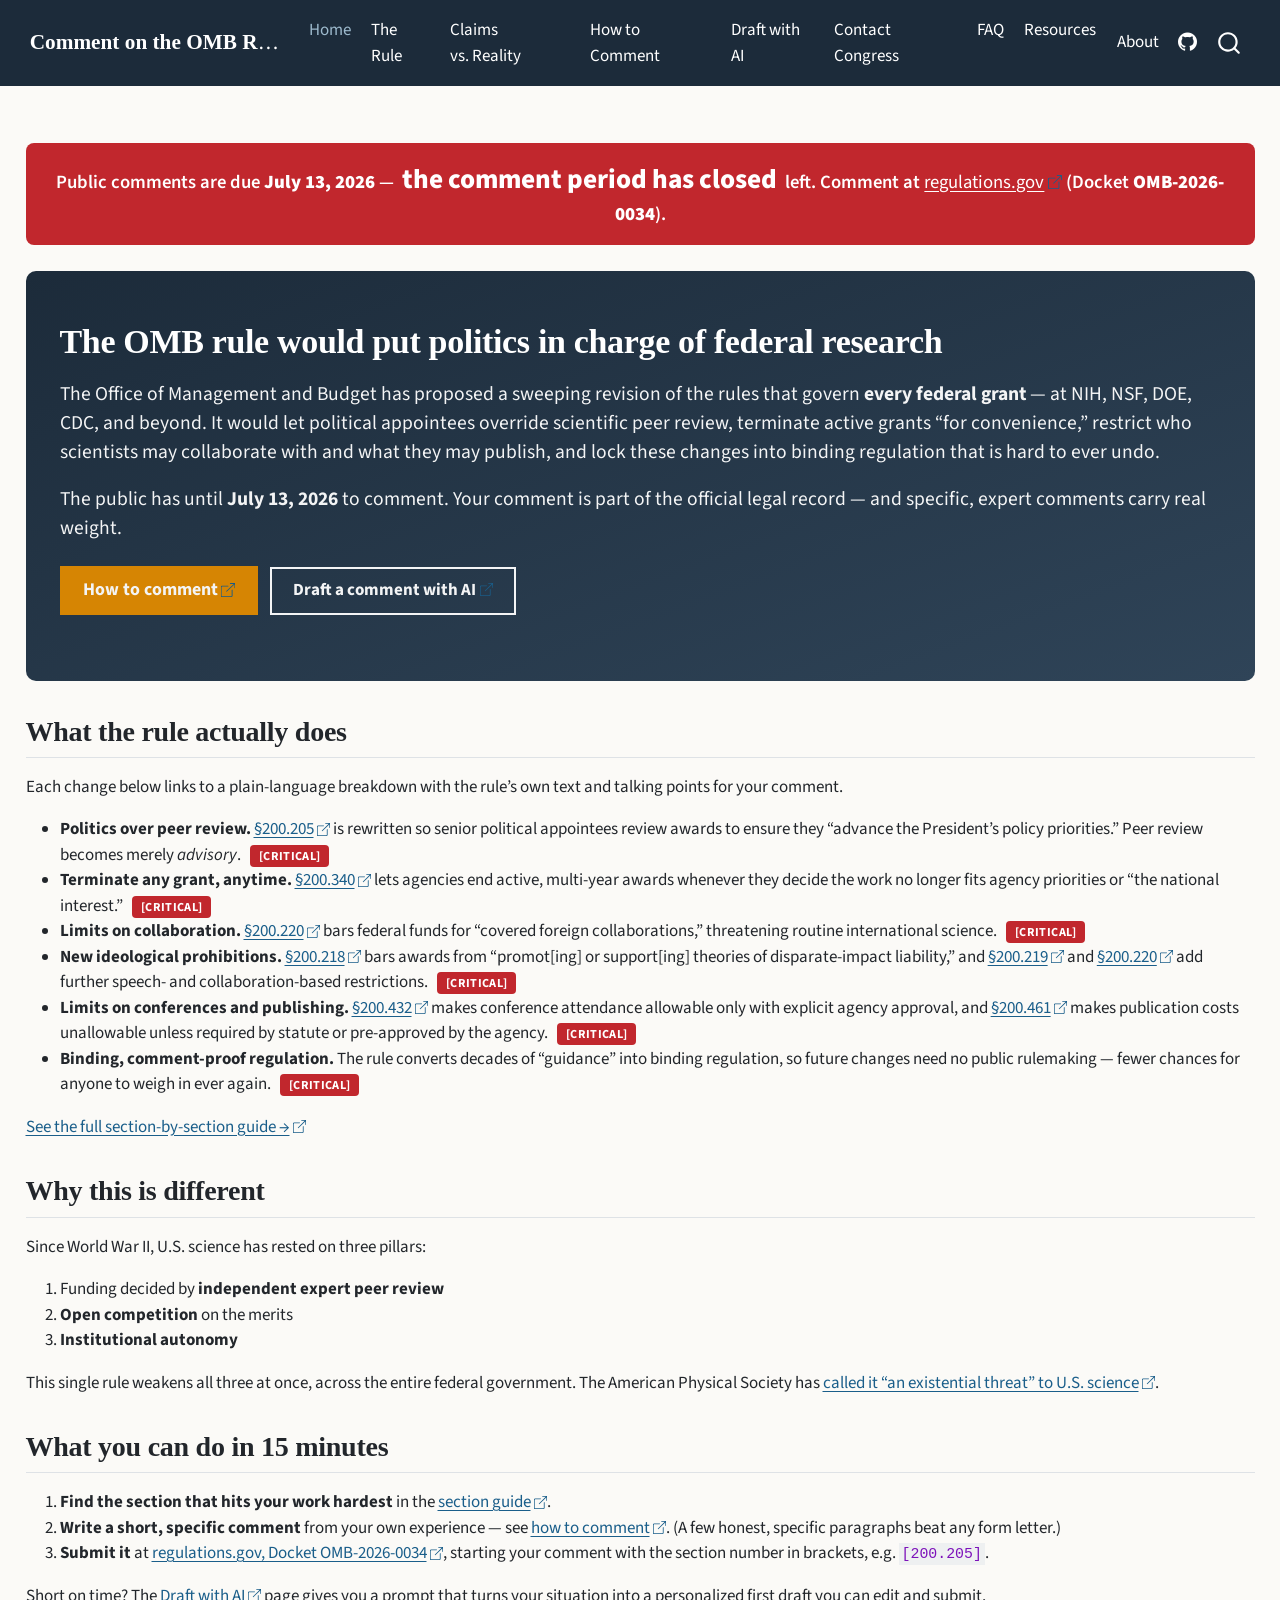
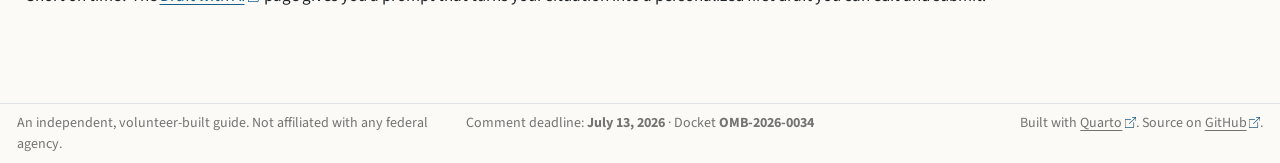
==== commit 837cc0d3: "Built site for gh-pages" ====
--- a/index.html
+++ b/index.html
@@ -2,7 +2,7 @@
 <html xmlns="http://www.w3.org/1999/xhtml" lang="en" xml:lang="en"><head>
 
 <meta charset="utf-8">
-<meta name="generator" content="quarto-1.9.38">
+<meta name="generator" content="quarto-1.10.18">
 
 <meta name="viewport" content="width=device-width, initial-scale=1.0, user-scalable=yes">
 
@@ -13,10 +13,13 @@
 /* Default styles provided by pandoc.
 ** See https://pandoc.org/MANUAL.html#variables-for-html for config info.
 */
-code{white-space: pre-wrap;}
 span.smallcaps{font-variant: small-caps;}
-div.columns{display: flex; gap: min(4vw, 1.5em);}
-div.column{flex: auto; overflow-x: auto;}
+div.columns{display: flex; gap: 1.5em;}
+div.column{flex: auto;}
+@media screen {
+div.columns{gap: min(4vw, 1.5em);}
+div.column{overflow-x: auto;}
+}
 div.hanging-indent{margin-left: 1.5em; text-indent: -1.5em;}
 ul.task-list{list-style: none;}
 ul.task-list li input[type="checkbox"] {
@@ -39,10 +42,10 @@
 <script src="site_libs/quarto-html/tippy.umd.min.js"></script>
 <script src="site_libs/quarto-html/anchor.min.js"></script>
 <link href="site_libs/quarto-html/tippy.css" rel="stylesheet">
-<link href="site_libs/quarto-html/quarto-syntax-highlighting-15634bcf2e68342d4ad2dfa704d543f6.css" rel="stylesheet" id="quarto-text-highlighting-styles">
+<link href="site_libs/quarto-html/quarto-syntax-highlighting-64a204ab8560d761af7679ceaba22944.css" rel="stylesheet" id="quarto-text-highlighting-styles">
 <script src="site_libs/bootstrap/bootstrap.min.js"></script>
 <link href="site_libs/bootstrap/bootstrap-icons.css" rel="stylesheet">
-<link href="site_libs/bootstrap/bootstrap-4b3c97df59832b22fe5f3f7a0e84fb14.min.css" rel="stylesheet" append-hash="true" id="quarto-bootstrap" data-mode="light">
+<link href="site_libs/bootstrap/bootstrap-b5420371c4849634f21d775f1c010c2b.min.css" rel="stylesheet" append-hash="true" id="quarto-bootstrap" data-mode="light">
 <script id="quarto-search-options" type="application/json">{
   "location": "navbar",
   "copy-button": false,
--- a/site_libs/quarto-html/quarto-syntax-highlighting-64a204ab8560d761af7679ceaba22944.css
+++ b/site_libs/quarto-html/quarto-syntax-highlighting-64a204ab8560d761af7679ceaba22944.css
@@ -0,0 +1,236 @@
+/* quarto syntax highlight colors */
+:root {
+  --quarto-hl-ot-color: #003B4F;
+  --quarto-hl-at-color: #657422;
+  --quarto-hl-ss-color: #20794D;
+  --quarto-hl-an-color: #5E5E5E;
+  --quarto-hl-fu-color: #4758AB;
+  --quarto-hl-st-color: #20794D;
+  --quarto-hl-cf-color: #003B4F;
+  --quarto-hl-op-color: #5E5E5E;
+  --quarto-hl-er-color: #AD0000;
+  --quarto-hl-bn-color: #AD0000;
+  --quarto-hl-al-color: #AD0000;
+  --quarto-hl-va-color: #111111;
+  --quarto-hl-bu-color: inherit;
+  --quarto-hl-ex-color: inherit;
+  --quarto-hl-pp-color: #AD0000;
+  --quarto-hl-in-color: #5E5E5E;
+  --quarto-hl-vs-color: #20794D;
+  --quarto-hl-wa-color: #5E5E5E;
+  --quarto-hl-do-color: #5E5E5E;
+  --quarto-hl-im-color: #00769E;
+  --quarto-hl-ch-color: #20794D;
+  --quarto-hl-dt-color: #AD0000;
+  --quarto-hl-fl-color: #AD0000;
+  --quarto-hl-co-color: #5E5E5E;
+  --quarto-hl-cv-color: #5E5E5E;
+  --quarto-hl-cn-color: #8f5902;
+  --quarto-hl-sc-color: #5E5E5E;
+  --quarto-hl-dv-color: #AD0000;
+  --quarto-hl-kw-color: #003B4F;
+}
+
+/* other quarto variables */
+:root {
+  --quarto-font-monospace: SFMono-Regular, Menlo, Monaco, Consolas, "Liberation Mono", "Courier New", monospace;
+}
+
+/* syntax highlight based on Pandoc's rules */
+pre > code.sourceCode > span {
+  color: #003B4F;
+}
+
+code.sourceCode > span {
+  color: #003B4F;
+}
+
+div.sourceCode,
+div.sourceCode pre.sourceCode {
+  color: #003B4F;
+}
+
+/* Normal */
+code span {
+  color: #003B4F;
+}
+
+/* Alert */
+code span.al {
+  color: #AD0000;
+  font-style: inherit;
+}
+
+/* Annotation */
+code span.an {
+  color: #5E5E5E;
+  font-style: inherit;
+}
+
+/* Attribute */
+code span.at {
+  color: #657422;
+  font-style: inherit;
+}
+
+/* BaseN */
+code span.bn {
+  color: #AD0000;
+  font-style: inherit;
+}
+
+/* BuiltIn */
+code span.bu {
+  font-style: inherit;
+}
+
+/* ControlFlow */
+code span.cf {
+  color: #003B4F;
+  font-weight: bold;
+  font-style: inherit;
+}
+
+/* Char */
+code span.ch {
+  color: #20794D;
+  font-style: inherit;
+}
+
+/* Constant */
+code span.cn {
+  color: #8f5902;
+  font-style: inherit;
+}
+
+/* Comment */
+code span.co {
+  color: #5E5E5E;
+  font-style: inherit;
+}
+
+/* CommentVar */
+code span.cv {
+  color: #5E5E5E;
+  font-style: italic;
+}
+
+/* Documentation */
+code span.do {
+  color: #5E5E5E;
+  font-style: italic;
+}
+
+/* DataType */
+code span.dt {
+  color: #AD0000;
+  font-style: inherit;
+}
+
+/* DecVal */
+code span.dv {
+  color: #AD0000;
+  font-style: inherit;
+}
+
+/* Error */
+code span.er {
+  color: #AD0000;
+  font-style: inherit;
+}
+
+/* Extension */
+code span.ex {
+  font-style: inherit;
+}
+
+/* Float */
+code span.fl {
+  color: #AD0000;
+  font-style: inherit;
+}
+
+/* Function */
+code span.fu {
+  color: #4758AB;
+  font-style: inherit;
+}
+
+/* Import */
+code span.im {
+  color: #00769E;
+  font-style: inherit;
+}
+
+/* Information */
+code span.in {
+  color: #5E5E5E;
+  font-style: inherit;
+}
+
+/* Keyword */
+code span.kw {
+  color: #003B4F;
+  font-weight: bold;
+  font-style: inherit;
+}
+
+/* Operator */
+code span.op {
+  color: #5E5E5E;
+  font-style: inherit;
+}
+
+/* Other */
+code span.ot {
+  color: #003B4F;
+  font-style: inherit;
+}
+
+/* Preprocessor */
+code span.pp {
+  color: #AD0000;
+  font-style: inherit;
+}
+
+/* SpecialChar */
+code span.sc {
+  color: #5E5E5E;
+  font-style: inherit;
+}
+
+/* SpecialString */
+code span.ss {
+  color: #20794D;
+  font-style: inherit;
+}
+
+/* String */
+code span.st {
+  color: #20794D;
+  font-style: inherit;
+}
+
+/* Variable */
+code span.va {
+  color: #111111;
+  font-style: inherit;
+}
+
+/* VerbatimString */
+code span.vs {
+  color: #20794D;
+  font-style: inherit;
+}
+
+/* Warning */
+code span.wa {
+  color: #5E5E5E;
+  font-style: italic;
+}
+
+.prevent-inlining {
+  content: "</";
+}
+
+/*# sourceMappingURL=9d8d5bb603a83b8298b89080a598c93b.css.map */
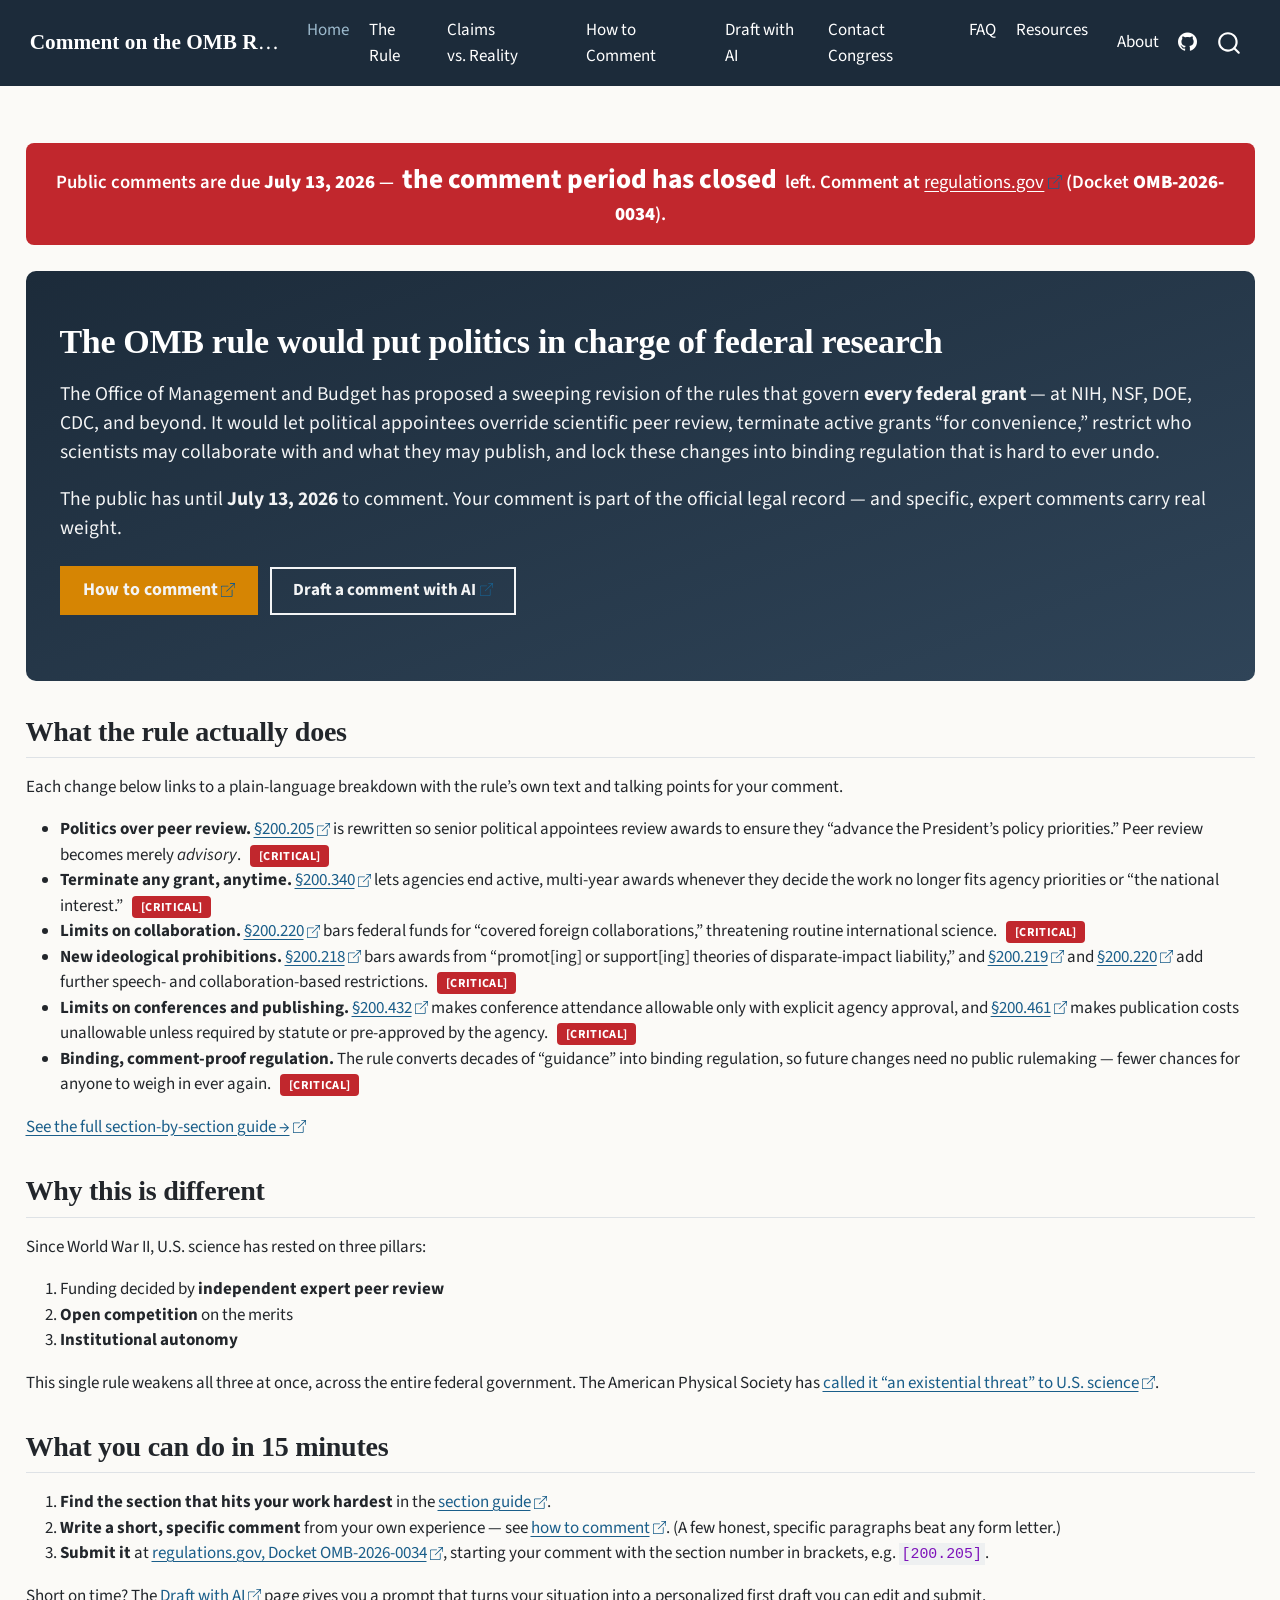
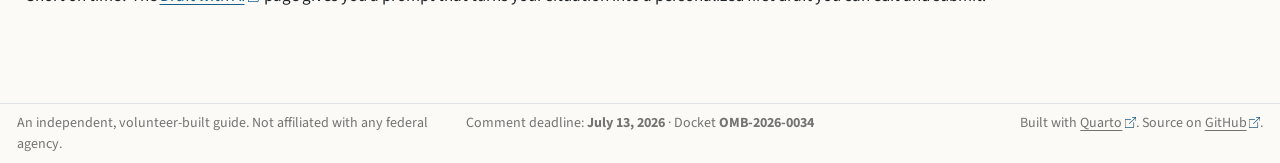
==== commit 9a96135c: "Built site for gh-pages" ====
--- a/index.html
+++ b/index.html
@@ -2,7 +2,7 @@
 <html xmlns="http://www.w3.org/1999/xhtml" lang="en" xml:lang="en"><head>
 
 <meta charset="utf-8">
-<meta name="generator" content="quarto-1.10.18">
+<meta name="generator" content="quarto-1.11.9">
 
 <meta name="viewport" content="width=device-width, initial-scale=1.0, user-scalable=yes">
 
@@ -38,14 +38,15 @@
 <meta name="quarto:offset" content="./">
 <script src="site_libs/quarto-html/quarto.js" type="module"></script>
 <script src="site_libs/quarto-html/tabsets/tabsets.js" type="module"></script>
+<script src="site_libs/quarto-html/scrollable-regions/scrollable-regions.js" type="module"></script>
 <script src="site_libs/quarto-html/popper.min.js"></script>
 <script src="site_libs/quarto-html/tippy.umd.min.js"></script>
 <script src="site_libs/quarto-html/anchor.min.js"></script>
 <link href="site_libs/quarto-html/tippy.css" rel="stylesheet">
-<link href="site_libs/quarto-html/quarto-syntax-highlighting-64a204ab8560d761af7679ceaba22944.css" rel="stylesheet" id="quarto-text-highlighting-styles">
+<link href="site_libs/quarto-html/quarto-syntax-highlighting-63b5708e65d6cd79cd7618c58d0c21e7.css" rel="stylesheet" id="quarto-text-highlighting-styles">
 <script src="site_libs/bootstrap/bootstrap.min.js"></script>
 <link href="site_libs/bootstrap/bootstrap-icons.css" rel="stylesheet">
-<link href="site_libs/bootstrap/bootstrap-b5420371c4849634f21d775f1c010c2b.min.css" rel="stylesheet" append-hash="true" id="quarto-bootstrap" data-mode="light">
+<link href="site_libs/bootstrap/bootstrap-0484e073957bcfef802f58fc282b466c.min.css" rel="stylesheet" append-hash="true" id="quarto-bootstrap" data-mode="light">
 <script id="quarto-search-options" type="application/json">{
   "location": "navbar",
   "copy-button": false,
@@ -83,19 +84,18 @@
 <meta name="twitter:card" content="summary">
 </head>
 
-<body class="nav-fixed quarto-light">
+<body class="nav-fixed quarto-light"><a id="quarto-skip-link" class="visually-hidden-focusable" href="#quarto-document-content">Skip to main content</a>
 
 <div id="quarto-search-results"></div>
   <header id="quarto-header" class="headroom fixed-top">
-    <nav class="navbar navbar-expand-lg " data-bs-theme="dark">
+    <nav class="navbar navbar-expand-lg " data-bs-theme="dark" aria-label="Site">
       <div class="navbar-container container-fluid">
       <div class="navbar-brand-container mx-auto">
     <a class="navbar-brand" href="./index.html">
     <span class="navbar-title">Comment on the OMB Rule</span>
     </a>
   </div>
-            <div id="quarto-search" class="" title="Search"></div>
-          <button class="navbar-toggler" type="button" data-bs-toggle="collapse" data-bs-target="#navbarCollapse" aria-controls="navbarCollapse" role="menu" aria-expanded="false" aria-label="Toggle navigation" onclick="if (window.quartoToggleHeadroom) { window.quartoToggleHeadroom(); }">
+          <button class="navbar-toggler" type="button" data-bs-toggle="collapse" data-bs-target="#navbarCollapse" aria-controls="navbarCollapse" aria-expanded="false" aria-label="Toggle navigation" onclick="if (window.quartoToggleHeadroom) { window.quartoToggleHeadroom(); }">
   <span class="navbar-toggler-icon"></span>
 </button>
           <div class="collapse navbar-collapse" id="navbarCollapse">
@@ -147,6 +147,7 @@
           </div> <!-- /navcollapse -->
             <div class="quarto-navbar-tools">
 </div>
+            <div id="quarto-search" class="" title="Search"></div>
       </div> <!-- /container-fluid -->
     </nav>
 </header>
@@ -156,7 +157,7 @@
 <!-- margin-sidebar -->
     
 <!-- main -->
-<main class="content column-page" id="quarto-document-content">
+<main class="content column-page" id="quarto-document-content" tabindex="-1">
 
 <header id="title-block-header" class="quarto-title-block default">
 <div class="quarto-title">
@@ -322,7 +323,8 @@
           return filterRegex.test(href) || localhostRegex.test(href) || mailtoRegex.test(href);
       }
       // Inspect non-navigation links and adorn them if external
-     var links = window.document.querySelectorAll('a[href]:not(.nav-link):not(.navbar-brand):not(.toc-action):not(.sidebar-link):not(.sidebar-item-toggle):not(.pagination-link):not(.no-external):not([aria-hidden]):not(.dropdown-item):not(.quarto-navigation-tool):not(.about-link)');
+      window.quartoDecorateExternalLinks = function (root) {
+     var links = (root || window.document).querySelectorAll('a[href]:not(.nav-link):not(.navbar-brand):not(.toc-action):not(.sidebar-link):not(.sidebar-item-toggle):not(.pagination-link):not(.no-external):not([aria-hidden]):not(.dropdown-item):not(.quarto-navigation-tool):not(.about-link)');
       for (var i=0; i<links.length; i++) {
         const link = links[i];
         if (!isInternal(link.href)) {
@@ -331,10 +333,71 @@
           if (link.dataset.originalHref !== undefined) {
             link.href = link.dataset.originalHref;
           }
+          if (!link.classList.contains('no-external-icon')) {
             // default icon
             link.classList.add("external");
-        }
-      }
+          }
+        }
+      }
+      };
+      window.quartoDecorateExternalLinks(window.document);
+    // Esc closes the popup (WCAG 1.4.13) and focus leaving both trigger and
+    // popup closes it (WCAG 2.4.11); tippy handles neither for interactive popups.
+    const hideOnEscAndFocusOut = {
+      name: 'hideOnEscAndFocusOut',
+      defaultValue: true,
+      fn(instance) {
+        const dismiss = () => {
+          // A show scheduled by the trigger delay would otherwise reopen it
+          instance.clearDelayTimeouts();
+          instance.hide();
+        };
+        const onKeyDown = (event) => {
+          if (event.key !== 'Escape') {
+            return;
+          }
+          // Keep Esc from also reaching page handlers (e.g. reveal.js overview),
+          // except an open reveal.js slide menu, which Esc should close too.
+          // The menu handles keys only when its keyboard option is on.
+          const menuHandlesEsc = window.Reveal?.getPlugin?.('menu')?.isOpen() &&
+            window.Reveal.getConfig().menu?.keyboard !== false;
+          if (!menuHandlesEsc) {
+            event.stopPropagation();
+          }
+          if (instance.popper.contains(window.document.activeElement)) {
+            // Disabled while refocusing so the focus trigger does not reopen it
+            instance.disable();
+            instance.reference.focus();
+            instance.enable();
+          }
+          dismiss();
+        };
+        const onFocusOut = (event) => {
+          const target = event.relatedTarget;
+          if (target && !instance.reference.contains(target) &&
+              !instance.popper.contains(target)) {
+            dismiss();
+          }
+        };
+        // On the trigger too: a click trigger (code-annotations: select) has no
+        // blur handling. Attached for the instance's lifetime so leaving the
+        // trigger also cancels a show still pending on the trigger delay.
+        instance.reference.addEventListener('focusout', onFocusOut);
+        return {
+          onShow() {
+            window.document.addEventListener('keydown', onKeyDown, true);
+            instance.popper.addEventListener('focusout', onFocusOut);
+          },
+          onHide() {
+            window.document.removeEventListener('keydown', onKeyDown, true);
+            instance.popper.removeEventListener('focusout', onFocusOut);
+          },
+          onDestroy() {
+            instance.reference.removeEventListener('focusout', onFocusOut);
+          },
+        };
+      },
+    };
     function tippyHover(el, contentFn, onTriggerFn, onUntriggerFn) {
       const config = {
         allowHTML: true,
@@ -348,6 +411,7 @@
         interactiveBorder: 10,
         theme: 'quarto',
         placement: 'bottom-start',
+        plugins: [hideOnEscAndFocusOut],
       };
       if (contentFn) {
         config.content = contentFn;
@@ -510,44 +574,54 @@
           const lineIds = lines.map((line) => {
             return targetCell + "-" + line;
           })
-          let top = null;
-          let height = null;
-          let parent = null;
+          // Each band is positioned against its own containing block, which is
+          // not the offsetParent of the lines, so place it from client rects.
+          const placeBand = (band, firstEl, lastEl, codeBlock) => {
+            const container = band.offsetParent;
+            if (container === null) {
+              return;
+            }
+            const containerRect = container.getBoundingClientRect();
+            // Reveal.js scales slides with a transform, so convert client
+            // pixels back to the CSS pixels of the container.
+            const scale = containerRect.height / container.offsetHeight || 1;
+            const firstRect = firstEl.getBoundingClientRect();
+            const lastRect = lastEl.getBoundingClientRect();
+            const top = (firstRect.top - containerRect.top) / scale - container.clientTop + container.scrollTop;
+            const height = (lastRect.bottom - firstRect.top) / scale;
+            band.style.top = top - 2 + "px";
+            band.style.height = height + 4 + "px";
+            if (codeBlock) {
+              // Without the copy button wrapper, the containing block is wider
+              // than the code block, so span the code block explicitly.
+              const blockRect = codeBlock.getBoundingClientRect();
+              band.style.left = (blockRect.left - containerRect.left) / scale - container.clientLeft + container.scrollLeft + "px";
+              band.style.width = blockRect.width / scale + "px";
+            }
+          };
           if (lineIds.length > 0) {
-              //compute the position of the single el (top and bottom and make a div)
-              const el = window.document.getElementById(lineIds[0]);
-              top = el.offsetTop;
-              height = el.offsetHeight;
-              parent = el.parentElement.parentElement;
-            if (lineIds.length > 1) {
-              const lastEl = window.document.getElementById(lineIds[lineIds.length - 1]);
-              const bottom = lastEl.offsetTop + lastEl.offsetHeight;
-              height = bottom - top;
-            }
-            if (top !== null && height !== null && parent !== null) {
-              // cook up a div (if necessary) and position it 
-              let div = window.document.getElementById("code-annotation-line-highlight");
-              if (div === null) {
-                div = window.document.createElement("div");
-                div.setAttribute("id", "code-annotation-line-highlight");
-                div.style.position = 'absolute';
-                parent.appendChild(div);
-              }
-              div.style.top = top - 2 + "px";
-              div.style.height = height + 4 + "px";
-              div.style.left = 0;
-              let gutterDiv = window.document.getElementById("code-annotation-line-highlight-gutter");
-              if (gutterDiv === null) {
-                gutterDiv = window.document.createElement("div");
-                gutterDiv.setAttribute("id", "code-annotation-line-highlight-gutter");
-                gutterDiv.style.position = 'absolute';
-                const codeCell = window.document.getElementById(targetCell);
-                const gutter = codeCell.querySelector('.code-annotation-gutter');
-                gutter.appendChild(gutterDiv);
-              }
-              gutterDiv.style.top = top - 2 + "px";
-              gutterDiv.style.height = height + 4 + "px";
-            }
+            const el = window.document.getElementById(lineIds[0]);
+            const lastEl = window.document.getElementById(lineIds[lineIds.length - 1]);
+            const parent = el.parentElement.parentElement;
+            // cook up a div (if necessary) and position it
+            let div = window.document.getElementById("code-annotation-line-highlight");
+            if (div === null) {
+              div = window.document.createElement("div");
+              div.setAttribute("id", "code-annotation-line-highlight");
+              div.style.position = 'absolute';
+              parent.appendChild(div);
+            }
+            placeBand(div, el, lastEl, parent.closest("div.sourceCode") || parent);
+            let gutterDiv = window.document.getElementById("code-annotation-line-highlight-gutter");
+            if (gutterDiv === null) {
+              gutterDiv = window.document.createElement("div");
+              gutterDiv.setAttribute("id", "code-annotation-line-highlight-gutter");
+              gutterDiv.style.position = 'absolute';
+              const codeCell = window.document.getElementById(targetCell);
+              const gutter = codeCell.querySelector('.code-annotation-gutter');
+              gutter.appendChild(gutterDiv);
+            }
+            placeBand(gutterDiv, el, lastEl);
             selectedAnnoteEl = annoteEl;
           }
         };
@@ -646,6 +720,9 @@
     }
   });
   </script>
+  <script type="application/javascript">
+  window.quartoScrollableRegionsLabels = {"code":"Scrollable code","output":"Scrollable output"};
+  </script>
 </div> <!-- /content -->
 <footer class="footer">
   <div class="nav-footer">
--- a/site_libs/quarto-html/quarto-syntax-highlighting-63b5708e65d6cd79cd7618c58d0c21e7.css
+++ b/site_libs/quarto-html/quarto-syntax-highlighting-63b5708e65d6cd79cd7618c58d0c21e7.css
@@ -0,0 +1,236 @@
+/* quarto syntax highlight colors */
+:root {
+  --quarto-hl-ot-color: #003B4F;
+  --quarto-hl-at-color: #657422;
+  --quarto-hl-ss-color: #20794D;
+  --quarto-hl-an-color: #5E5E5E;
+  --quarto-hl-fu-color: #4758AB;
+  --quarto-hl-st-color: #20794D;
+  --quarto-hl-cf-color: #003B4F;
+  --quarto-hl-op-color: #5E5E5E;
+  --quarto-hl-er-color: #AD0000;
+  --quarto-hl-bn-color: #AD0000;
+  --quarto-hl-al-color: #AD0000;
+  --quarto-hl-va-color: #111111;
+  --quarto-hl-bu-color: inherit;
+  --quarto-hl-ex-color: inherit;
+  --quarto-hl-pp-color: #AD0000;
+  --quarto-hl-in-color: #5E5E5E;
+  --quarto-hl-vs-color: #20794D;
+  --quarto-hl-wa-color: #5E5E5E;
+  --quarto-hl-do-color: #5E5E5E;
+  --quarto-hl-im-color: #00769E;
+  --quarto-hl-ch-color: #20794D;
+  --quarto-hl-dt-color: #AD0000;
+  --quarto-hl-fl-color: #AD0000;
+  --quarto-hl-co-color: #5E5E5E;
+  --quarto-hl-cv-color: #5E5E5E;
+  --quarto-hl-cn-color: #8f5902;
+  --quarto-hl-sc-color: #5E5E5E;
+  --quarto-hl-dv-color: #AD0000;
+  --quarto-hl-kw-color: #003B4F;
+}
+
+/* other quarto variables */
+:root {
+  --quarto-font-monospace: SFMono-Regular, Menlo, Monaco, Consolas, "Liberation Mono", "Courier New", monospace;
+}
+
+/* syntax highlight based on Pandoc's rules */
+pre > code.sourceCode > span {
+  color: #003B4F;
+}
+
+code.sourceCode > span {
+  color: #003B4F;
+}
+
+div.sourceCode,
+div.sourceCode pre.sourceCode {
+  color: #003B4F;
+}
+
+/* Normal */
+code span {
+  color: #003B4F;
+}
+
+/* Alert */
+code span.al {
+  color: #AD0000;
+  font-style: inherit;
+}
+
+/* Annotation */
+code span.an {
+  color: #5E5E5E;
+  font-style: inherit;
+}
+
+/* Attribute */
+code span.at {
+  color: #657422;
+  font-style: inherit;
+}
+
+/* BaseN */
+code span.bn {
+  color: #AD0000;
+  font-style: inherit;
+}
+
+/* BuiltIn */
+code span.bu {
+  font-style: inherit;
+}
+
+/* ControlFlow */
+code span.cf {
+  color: #003B4F;
+  font-weight: bold;
+  font-style: inherit;
+}
+
+/* Char */
+code span.ch {
+  color: #20794D;
+  font-style: inherit;
+}
+
+/* Constant */
+code span.cn {
+  color: #8f5902;
+  font-style: inherit;
+}
+
+/* Comment */
+code span.co {
+  color: #5E5E5E;
+  font-style: inherit;
+}
+
+/* CommentVar */
+code span.cv {
+  color: #5E5E5E;
+  font-style: italic;
+}
+
+/* Documentation */
+code span.do {
+  color: #5E5E5E;
+  font-style: italic;
+}
+
+/* DataType */
+code span.dt {
+  color: #AD0000;
+  font-style: inherit;
+}
+
+/* DecVal */
+code span.dv {
+  color: #AD0000;
+  font-style: inherit;
+}
+
+/* Error */
+code span.er {
+  color: #AD0000;
+  font-style: inherit;
+}
+
+/* Extension */
+code span.ex {
+  font-style: inherit;
+}
+
+/* Float */
+code span.fl {
+  color: #AD0000;
+  font-style: inherit;
+}
+
+/* Function */
+code span.fu {
+  color: #4758AB;
+  font-style: inherit;
+}
+
+/* Import */
+code span.im {
+  color: #00769E;
+  font-style: inherit;
+}
+
+/* Information */
+code span.in {
+  color: #5E5E5E;
+  font-style: inherit;
+}
+
+/* Keyword */
+code span.kw {
+  color: #003B4F;
+  font-weight: bold;
+  font-style: inherit;
+}
+
+/* Operator */
+code span.op {
+  color: #5E5E5E;
+  font-style: inherit;
+}
+
+/* Other */
+code span.ot {
+  color: #003B4F;
+  font-style: inherit;
+}
+
+/* Preprocessor */
+code span.pp {
+  color: #AD0000;
+  font-style: inherit;
+}
+
+/* SpecialChar */
+code span.sc {
+  color: #5E5E5E;
+  font-style: inherit;
+}
+
+/* SpecialString */
+code span.ss {
+  color: #20794D;
+  font-style: inherit;
+}
+
+/* String */
+code span.st {
+  color: #20794D;
+  font-style: inherit;
+}
+
+/* Variable */
+code span.va {
+  color: #111111;
+  font-style: inherit;
+}
+
+/* VerbatimString */
+code span.vs {
+  color: #20794D;
+  font-style: inherit;
+}
+
+/* Warning */
+code span.wa {
+  color: #5E5E5E;
+  font-style: italic;
+}
+
+.prevent-inlining {
+  content: "</";
+}
+
+/*# sourceMappingURL=054cc16b9e9817627be6994582d2ffb5.css.map */
